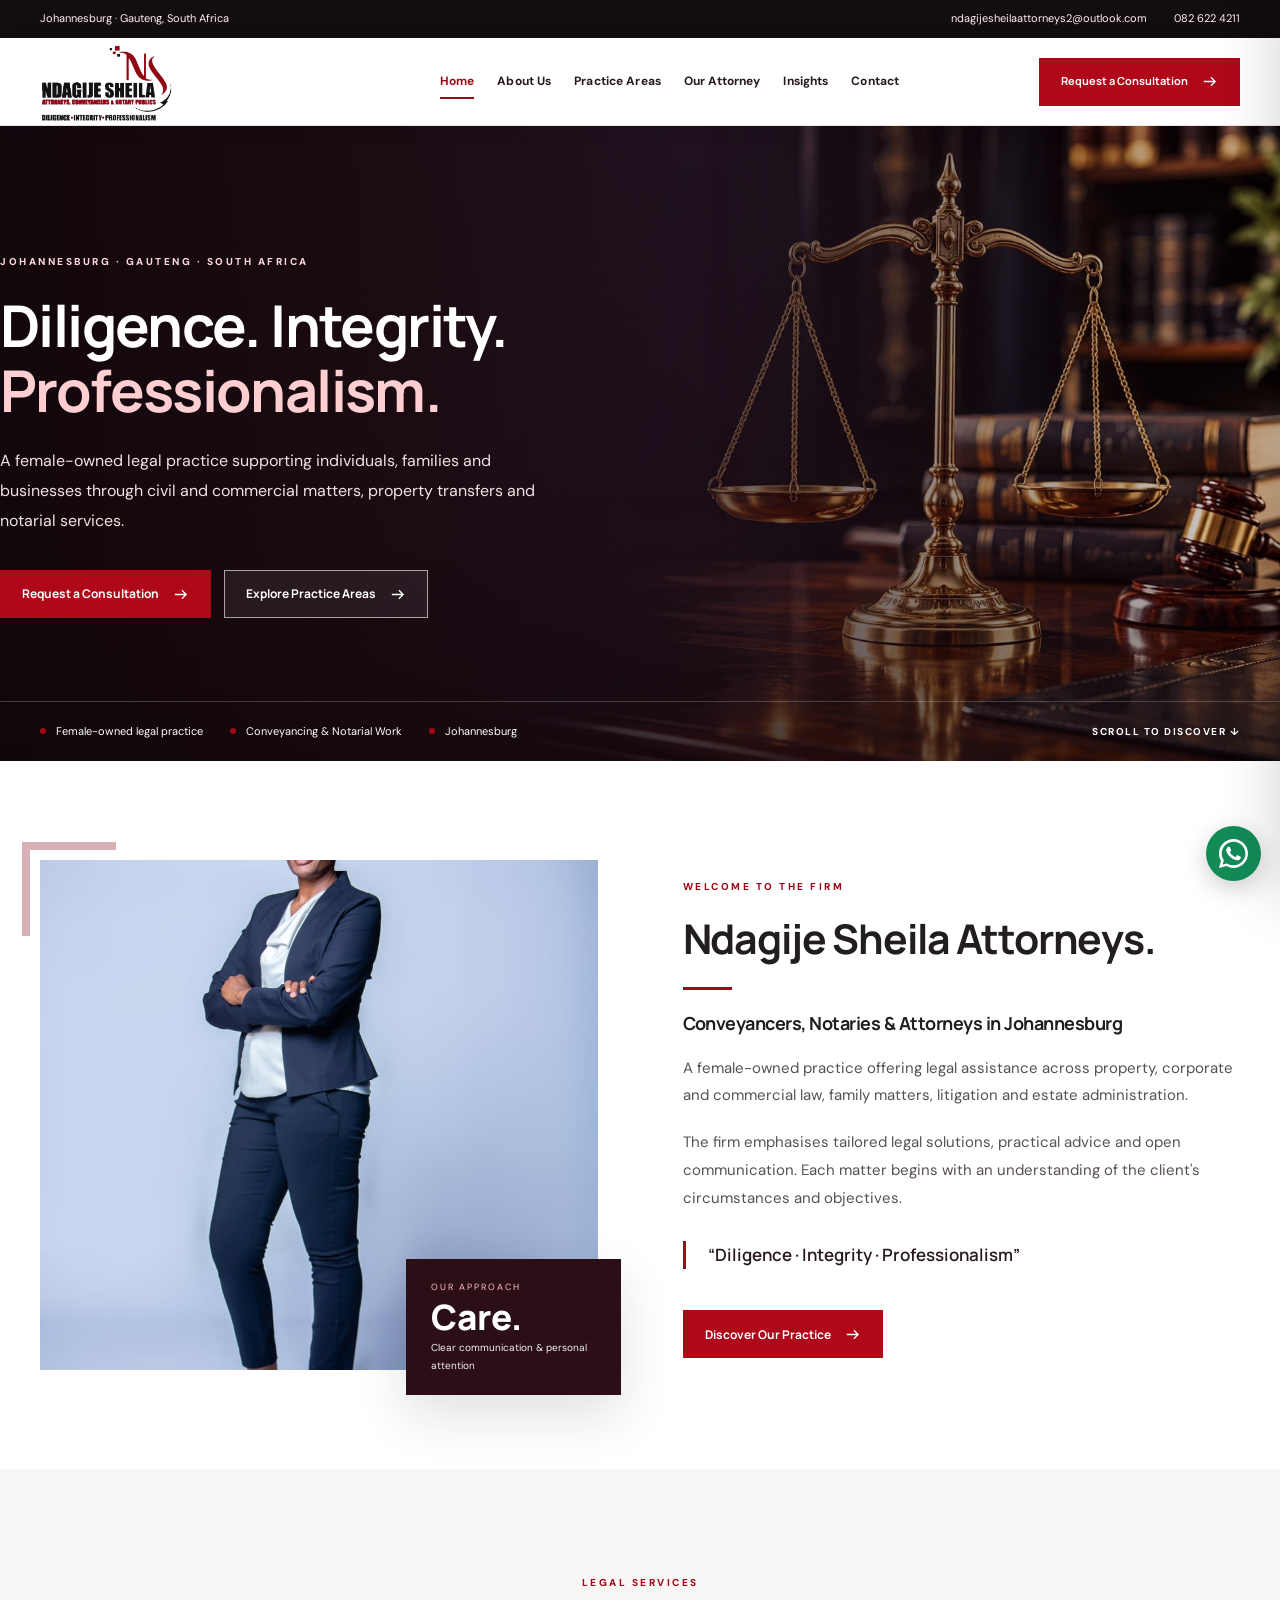
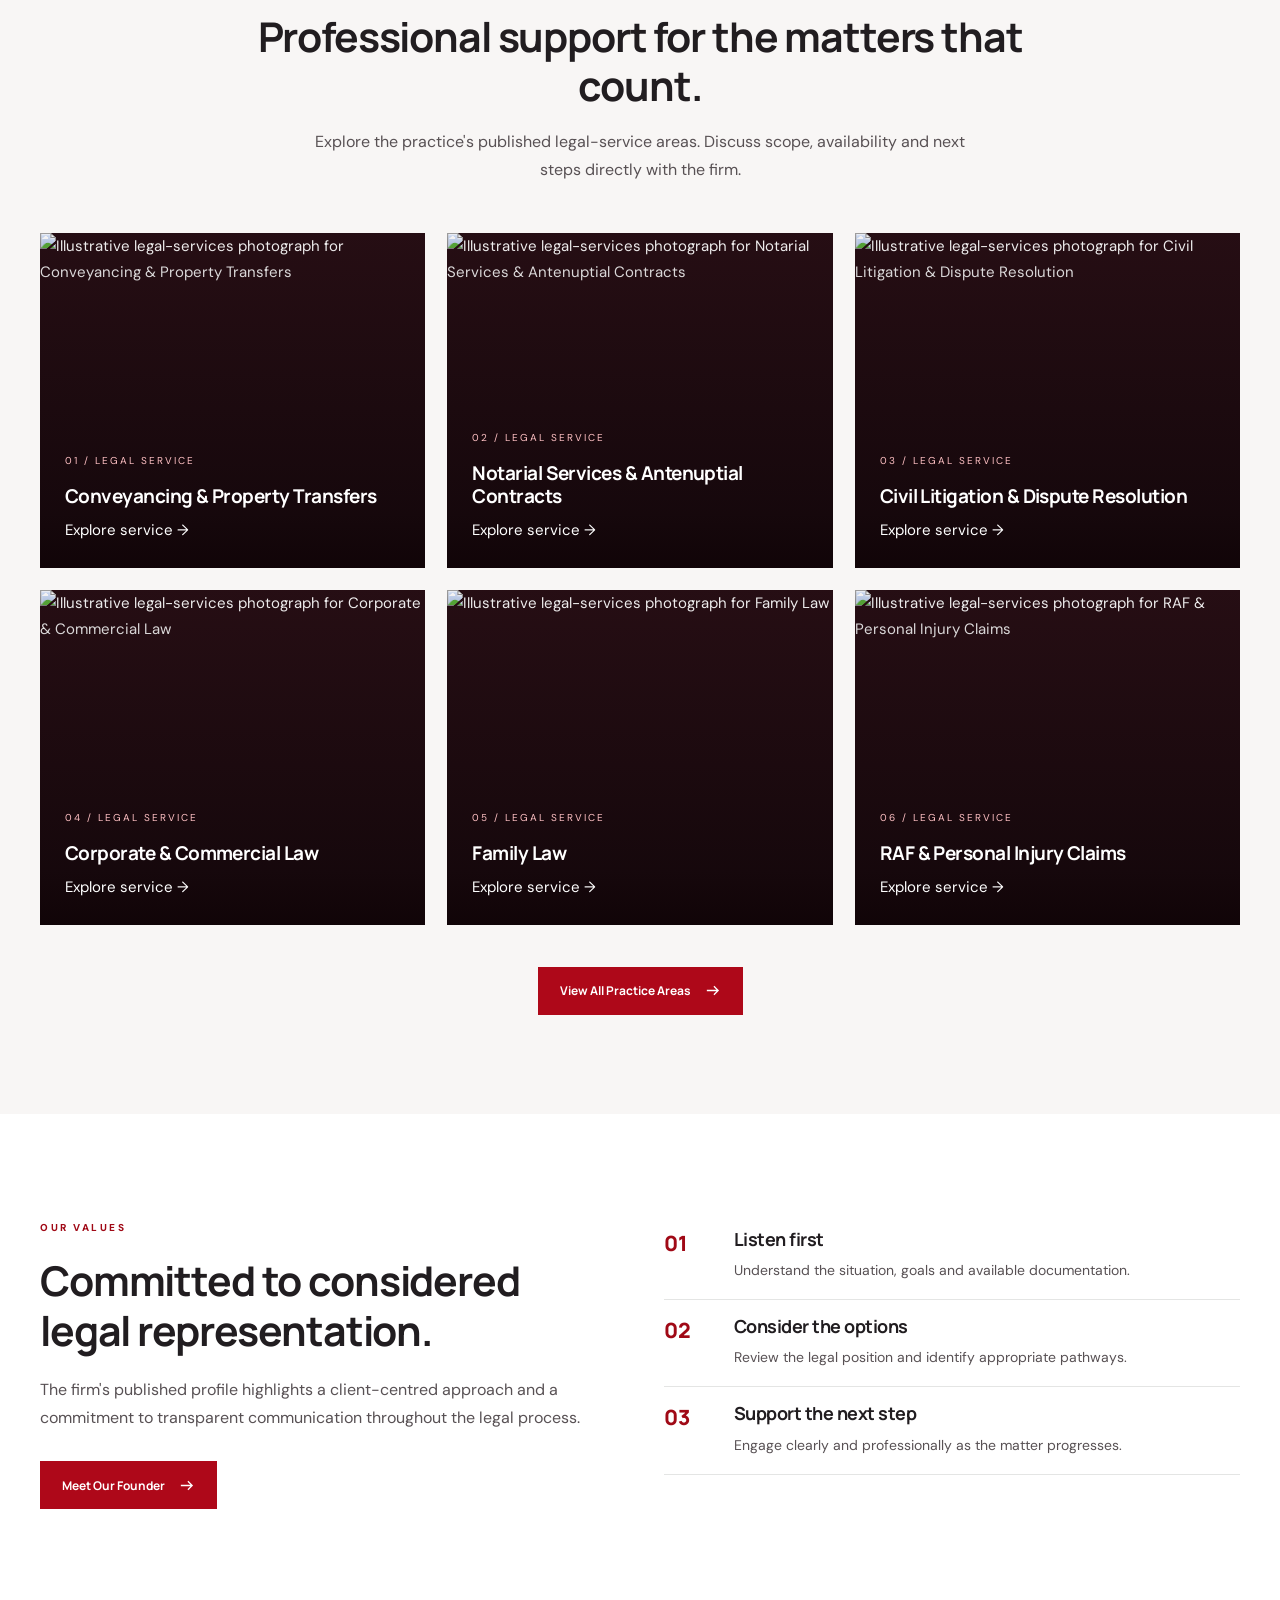
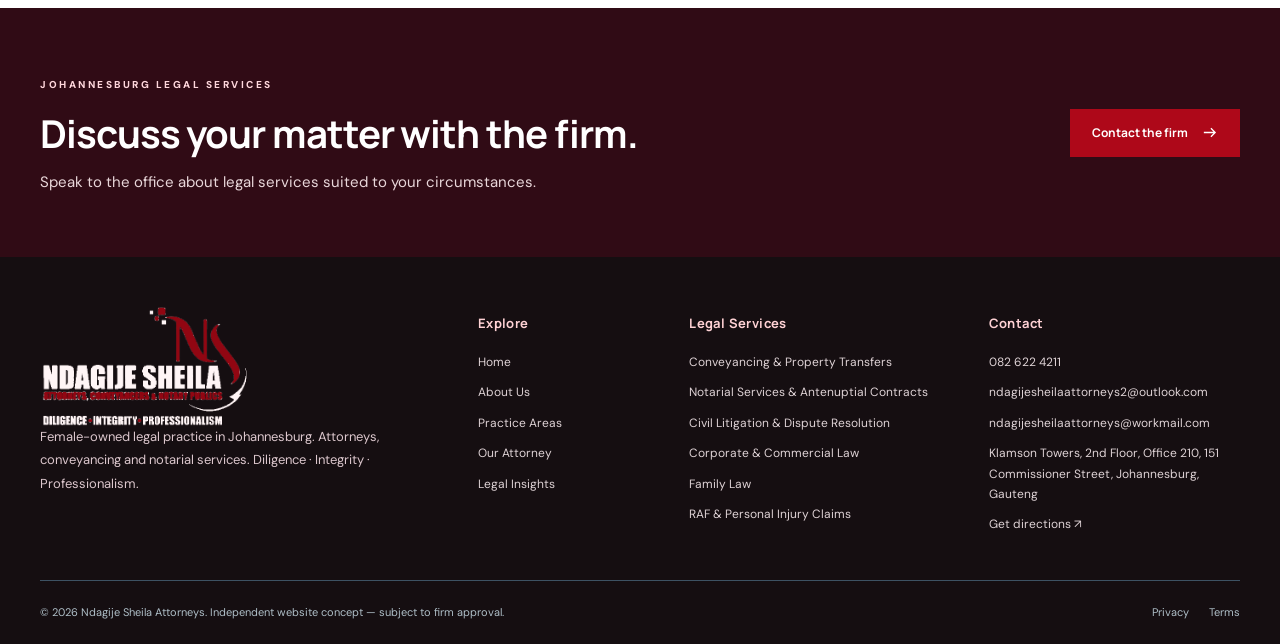
==== index.html @ 77cb98fe "Initial Ndagije Sheila Attorneys website" ====
<!doctype html><html lang="en-ZA"><head><meta charset="utf-8"><meta name="viewport" content="width=device-width, initial-scale=1"><title>Ndagije Sheila Attorneys | Johannesburg Attorneys, Conveyancers &amp; Notaries</title><meta name="description" content="Female-owned law firm in Johannesburg offering conveyancing, notarial services, litigation, corporate and commercial law, estate matters and more."><meta name="robots" content="noindex, nofollow"><link rel="canonical" href="https://ndagije-sheila-attorneys.vercel.app/"><meta property="og:type" content="website"><meta property="og:locale" content="en_ZA"><meta property="og:site_name" content="Ndagije Sheila Attorneys, Conveyancers and Notary Publics"><meta property="og:title" content="Ndagije Sheila Attorneys | Johannesburg Attorneys, Conveyancers &amp; Notaries"><meta property="og:description" content="Female-owned law firm in Johannesburg offering conveyancing, notarial services, litigation, corporate and commercial law, estate matters and more."><meta property="og:url" content="https://ndagije-sheila-attorneys.vercel.app/"><meta property="og:image" content="https://ndagije-sheila-attorneys.vercel.app/assets/ndagije-share-preview.jpg"><meta property="og:image:secure_url" content="https://ndagije-sheila-attorneys.vercel.app/assets/ndagije-share-preview.jpg"><meta property="og:image:type" content="image/jpeg"><meta property="og:image:width" content="1200"><meta property="og:image:height" content="630"><meta property="og:image:alt" content="Ndagije Sheila Attorneys firm logo alongside the founder's portrait"><meta name="twitter:card" content="summary_large_image"><meta name="twitter:title" content="Ndagije Sheila Attorneys | Johannesburg Attorneys, Conveyancers &amp; Notaries"><meta name="twitter:description" content="Female-owned law firm in Johannesburg offering conveyancing, notarial services, litigation, corporate and commercial law, estate matters and more."><meta name="twitter:image" content="https://ndagije-sheila-attorneys.vercel.app/assets/ndagije-share-preview.jpg"><link rel="icon" href="/assets/favicon.png" type="image/png"><link rel="preconnect" href="https://fonts.googleapis.com"><link rel="preconnect" href="https://fonts.gstatic.com" crossorigin><link rel="stylesheet" href="/assets/site.css"><script type="application/ld+json">{"@context": "https://schema.org", "@type": "LegalService", "name": "Ndagije Sheila Attorneys, Conveyancers and Notary Publics", "url": "https://ndagije-sheila-attorneys.vercel.app", "email": "ndagijesheilaattorneys2@outlook.com", "telephone": "+27826224211", "image": "https://ndagije-sheila-attorneys.vercel.app/assets/ndagije-share-preview.jpg", "logo": "https://ndagije-sheila-attorneys.vercel.app/assets/logo-header-transparent.png", "address": {"@type": "PostalAddress", "streetAddress": "Klamson Towers, 2nd Floor, Office 210, 151 Commissioner Street", "addressLocality": "Johannesburg", "addressRegion": "Gauteng", "addressCountry": "ZA"}, "areaServed": "Johannesburg, Gauteng, South Africa", "description": "Female-owned law firm in Johannesburg offering conveyancing, notarial services, litigation, corporate and commercial law, estate matters and more."}</script></head><body><a class="skip-link" href="#main">Skip to content</a><div class="topbar"><div class="container topbar-inner"><span>Johannesburg · Gauteng, South Africa</span><div class="topbar-links"><a href="mailto:ndagijesheilaattorneys2@outlook.com">ndagijesheilaattorneys2@outlook.com</a><a href="tel:+27826224211">082 622 4211</a></div></div></div><header class="nav-shell"><div class="container nav-inner"><a href="/" class="brand" aria-label="Ndagije Sheila Attorneys homepage"><img src="/assets/logo-header-transparent.png" width="990" height="644" alt="Ndagije Sheila Attorneys official logo"></a><nav class="nav-links" aria-label="Primary navigation"><a href="/" class="nav-link active" aria-current="page">Home</a><a href="/about/" class="nav-link" >About Us</a><a href="/practice-areas/" class="nav-link" >Practice Areas</a><a href="/our-attorney/" class="nav-link" >Our Attorney</a><a href="/insights/" class="nav-link" >Insights</a><a href="/contact/" class="nav-link" >Contact</a></nav><a class="btn btn-gold nav-cta" href="/contact/">Request a Consultation <svg aria-hidden="true" width="17" height="17" viewBox="0 0 24 24" fill="none" stroke="currentColor" stroke-width="1.8"><path d="M4 12h16m-6-6 6 6-6 6"/></svg></a><button type="button" class="menu-open" aria-controls="mobile-panel" aria-expanded="false" aria-label="Open navigation" data-mobile-open>☰</button></div></header><div class="mobile-backdrop" id="mobile-backdrop"></div><nav class="mobile-panel" aria-label="Mobile navigation" aria-hidden="true" id="mobile-panel" inert><div class="mobile-head"><img alt="Ndagije Sheila Attorneys" src="/assets/logo-header-transparent.png"><button type="button" aria-label="Close navigation" data-mobile-close>×</button></div><div class="mobile-links"><a href="/" aria-current="page">Home</a><a href="/about/" >About Us</a><a href="/practice-areas/" >Practice Areas</a><a href="/our-attorney/" >Our Attorney</a><a href="/insights/" >Insights</a><a href="/contact/" >Contact</a></div><a class="btn btn-gold" href="/contact/">Get in touch <svg aria-hidden="true" width="17" height="17" viewBox="0 0 24 24" fill="none" stroke="currentColor" stroke-width="1.8"><path d="M4 12h16m-6-6 6 6-6 6"/></svg></a></nav><main id="main"><section class="hero"><div class="hero-inner"><div class="hero-copy"><span class="eyebrow eyebrow-light">JOHANNESBURG · GAUTENG · SOUTH AFRICA</span><h1>Diligence. Integrity. <em>Professionalism.</em></h1><p>A female-owned legal practice supporting individuals, families and businesses through civil and commercial matters, property transfers and notarial services.</p><div class="hero-actions"><a class="btn btn-gold" href="/contact/">Request a Consultation <svg aria-hidden="true" width="17" height="17" viewBox="0 0 24 24" fill="none" stroke="currentColor" stroke-width="1.8"><path d="M4 12h16m-6-6 6 6-6 6"/></svg></a><a class="btn btn-outline" href="/practice-areas/">Explore Practice Areas <svg aria-hidden="true" width="17" height="17" viewBox="0 0 24 24" fill="none" stroke="currentColor" stroke-width="1.8"><path d="M4 12h16m-6-6 6 6-6 6"/></svg></a></div></div></div><div class="hero-bottom"><div class="container hero-bottom-inner"><div class="hero-notes"><span>Female-owned legal practice</span><span>Conveyancing &amp; Notarial Work</span><span>Johannesburg</span></div><span class="scroll-cue">SCROLL TO DISCOVER ↓</span></div></div></section>
<section class="section"><div class="container intro-grid"><div class="intro-picture"><img src="/assets/sheila-full-length.jpg" loading="lazy" decoding="async" alt="Portrait supplied for founder Sheila Ndagije standing in professional attire" class="" ><div class="picture-stamp"><small>OUR APPROACH</small><strong>Care.</strong><span>Clear communication &amp; personal attention</span></div></div><div class="intro-copy"><span class="eyebrow">WELCOME TO THE FIRM</span><h2>Ndagije Sheila Attorneys.</h2><div class="accent-line"></div><h3>Conveyancers, Notaries &amp; Attorneys in Johannesburg</h3><p>A female-owned practice offering legal assistance across property, corporate and commercial law, family matters, litigation and estate administration.</p><p>The firm emphasises tailored legal solutions, practical advice and open communication. Each matter begins with an understanding of the client's circumstances and objectives.</p><blockquote>“Diligence · Integrity · Professionalism”</blockquote><a class="btn btn-gold" href="/about/">Discover Our Practice <svg aria-hidden="true" width="17" height="17" viewBox="0 0 24 24" fill="none" stroke="currentColor" stroke-width="1.8"><path d="M4 12h16m-6-6 6 6-6 6"/></svg></a></div></div></section>
<section class="section cream"><div class="container"><div class="section-heading centered"><span class="eyebrow">LEGAL SERVICES</span><h2>Professional support for the matters that count.</h2><p>Explore the practice's published legal-service areas. Discuss scope, availability and next steps directly with the firm.</p></div><div class="practice-grid"><a class="practice-card" href="/practice-areas/#conveyancing"><img src="https://images.pexels.com/photos/8731032/pexels-photo-8731032.jpeg?auto=compress&amp;cs=tinysrgb&amp;w=1100" loading="lazy" decoding="async" alt="Illustrative legal-services photograph for Conveyancing &amp; Property Transfers"><span class="practice-shade"></span><span class="practice-card-text"><span class="card-number">01 / LEGAL SERVICE</span><h3>Conveyancing & Property Transfers</h3><span>Explore service →</span></span></a><a class="practice-card" href="/practice-areas/#notarial"><img src="https://images.pexels.com/photos/7841489/pexels-photo-7841489.jpeg?auto=compress&amp;cs=tinysrgb&amp;w=1100" loading="lazy" decoding="async" alt="Illustrative legal-services photograph for Notarial Services &amp; Antenuptial Contracts"><span class="practice-shade"></span><span class="practice-card-text"><span class="card-number">02 / LEGAL SERVICE</span><h3>Notarial Services & Antenuptial Contracts</h3><span>Explore service →</span></span></a><a class="practice-card" href="/practice-areas/#civil-litigation"><img src="https://images.pexels.com/photos/7875843/pexels-photo-7875843.jpeg?auto=compress&amp;cs=tinysrgb&amp;w=1100" loading="lazy" decoding="async" alt="Illustrative legal-services photograph for Civil Litigation &amp; Dispute Resolution"><span class="practice-shade"></span><span class="practice-card-text"><span class="card-number">03 / LEGAL SERVICE</span><h3>Civil Litigation & Dispute Resolution</h3><span>Explore service →</span></span></a><a class="practice-card" href="/practice-areas/#commercial"><img src="https://images.pexels.com/photos/8730757/pexels-photo-8730757.jpeg?auto=compress&amp;cs=tinysrgb&amp;w=1100" loading="lazy" decoding="async" alt="Illustrative legal-services photograph for Corporate &amp; Commercial Law"><span class="practice-shade"></span><span class="practice-card-text"><span class="card-number">04 / LEGAL SERVICE</span><h3>Corporate & Commercial Law</h3><span>Explore service →</span></span></a><a class="practice-card" href="/practice-areas/#family-law"><img src="https://images.pexels.com/photos/8276198/pexels-photo-8276198.jpeg?auto=compress&amp;cs=tinysrgb&amp;w=1100" loading="lazy" decoding="async" alt="Illustrative legal-services photograph for Family Law"><span class="practice-shade"></span><span class="practice-card-text"><span class="card-number">05 / LEGAL SERVICE</span><h3>Family Law</h3><span>Explore service →</span></span></a><a class="practice-card" href="/practice-areas/#raf-claims"><img src="https://images.pexels.com/photos/7841810/pexels-photo-7841810.jpeg?auto=compress&amp;cs=tinysrgb&amp;w=1100" loading="lazy" decoding="async" alt="Illustrative legal-services photograph for RAF &amp; Personal Injury Claims"><span class="practice-shade"></span><span class="practice-card-text"><span class="card-number">06 / LEGAL SERVICE</span><h3>RAF & Personal Injury Claims</h3><span>Explore service →</span></span></a></div><div class="center-action"><a class="btn btn-gold" href="/practice-areas/">View All Practice Areas <svg aria-hidden="true" width="17" height="17" viewBox="0 0 24 24" fill="none" stroke="currentColor" stroke-width="1.8"><path d="M4 12h16m-6-6 6 6-6 6"/></svg></a></div></div></section>
<section class="section"><div class="container statement-grid"><div><span class="eyebrow">OUR VALUES</span><h2>Committed to considered legal representation.</h2><p>The firm's published profile highlights a client-centred approach and a commitment to transparent communication throughout the legal process.</p><a class="btn btn-gold" href="/our-attorney/">Meet Our Founder <svg aria-hidden="true" width="17" height="17" viewBox="0 0 24 24" fill="none" stroke="currentColor" stroke-width="1.8"><path d="M4 12h16m-6-6 6 6-6 6"/></svg></a></div><div class="steps"><div><span>01</span><h3>Listen first</h3><p>Understand the situation, goals and available documentation.</p></div><div><span>02</span><h3>Consider the options</h3><p>Review the legal position and identify appropriate pathways.</p></div><div><span>03</span><h3>Support the next step</h3><p>Engage clearly and professionally as the matter progresses.</p></div></div></div></section></main><section class="closing"><div class="container closing-inner"><div><span class="eyebrow eyebrow-light">JOHANNESBURG LEGAL SERVICES</span><h2>Discuss your matter with the firm.</h2><p>Speak to the office about legal services suited to your circumstances.</p></div><a href="/contact/" class="btn btn-gold">Contact the firm <svg aria-hidden="true" width="17" height="17" viewBox="0 0 24 24" fill="none" stroke="currentColor" stroke-width="1.8"><path d="M4 12h16m-6-6 6 6-6 6"/></svg></a></div></section><footer class="site-footer"><div class="container footer-grid"><div class="footer-about"><a href="/" class="footer-logo"><img src="/assets/logo-footer-transparent.png" width="990" height="644" alt="Ndagije Sheila Attorneys transparent footer logo"></a><p>Female-owned legal practice in Johannesburg. Attorneys, conveyancing and notarial services. Diligence · Integrity · Professionalism.</p></div><div class="footer-col"><h3>Explore</h3><a href="/">Home</a><a href="/about/">About Us</a><a href="/practice-areas/">Practice Areas</a><a href="/our-attorney/">Our Attorney</a><a href="/insights/">Legal Insights</a></div><div class="footer-col"><h3>Legal Services</h3><a href="/practice-areas/#conveyancing">Conveyancing &amp; Property Transfers</a><a href="/practice-areas/#notarial">Notarial Services &amp; Antenuptial Contracts</a><a href="/practice-areas/#civil-litigation">Civil Litigation &amp; Dispute Resolution</a><a href="/practice-areas/#commercial">Corporate &amp; Commercial Law</a><a href="/practice-areas/#family-law">Family Law</a><a href="/practice-areas/#raf-claims">RAF &amp; Personal Injury Claims</a></div><div class="footer-col"><h3>Contact</h3><a href="tel:+27826224211">082 622 4211</a><a href="mailto:ndagijesheilaattorneys2@outlook.com">ndagijesheilaattorneys2@outlook.com</a><a href="mailto:ndagijesheilaattorneys@workmail.com">ndagijesheilaattorneys@workmail.com</a><address>Klamson Towers, 2nd Floor, Office 210, 151 Commissioner Street, Johannesburg, Gauteng</address><a href="https://www.google.com/maps/search/?api=1&query=Klamson%20Towers%20151%20Commissioner%20Street%20Johannesburg%20South%20Africa" target="_blank" rel="noopener">Get directions ↗</a></div></div><div class="container footer-bottom"><span>© 2026 Ndagije Sheila Attorneys. Independent website concept — subject to firm approval.</span><div><a href="/privacy/">Privacy</a><a href="/terms/">Terms</a></div></div></footer><a class="floating-whatsapp" href="https://wa.me/27826224211?text=Good%20day%2C%20I%20would%20like%20to%20enquire%20about%20legal%20services%20at%20Ndagije%20Sheila%20Attorneys." target="_blank" rel="noopener noreferrer" title="WhatsApp enquiry" aria-label="Chat with Ndagije Sheila Attorneys on WhatsApp"><svg xmlns="http://www.w3.org/2000/svg" width="29" height="29" viewBox="0 0 24 24" aria-hidden="true" focusable="false"><path fill="currentColor" d="M17.472 14.382c-.297-.149-1.758-.867-2.03-.966-.273-.099-.471-.148-.67.15-.198.297-.767.966-.94 1.164-.173.198-.347.223-.644.075-.297-.149-1.255-.463-2.39-1.475-.883-.788-1.48-1.761-1.653-2.058-.173-.297-.018-.458.13-.606.134-.133.297-.347.446-.52.149-.174.198-.298.297-.496.1-.198.05-.371-.025-.52-.075-.148-.669-1.611-.916-2.206-.242-.579-.487-.5-.669-.51-.173-.008-.372-.01-.57-.01-.198 0-.52.074-.792.372s-1.04 1.015-1.04 2.479 1.065 2.876 1.213 3.074c.149.198 2.095 3.2 5.077 4.487.709.306 1.262.488 1.694.625.712.227 1.36.195 1.872.118.571-.085 1.758-.719 2.006-1.413.248-.694.248-1.289.173-1.413-.074-.124-.272-.198-.57-.347zM12.004 0C5.378 0 0 5.378 0 12.004c0 2.118.55 4.18 1.597 5.995L0 24l6.168-1.618A11.957 11.957 0 0 0 12.004 24C18.63 24 24 18.622 24 12.004S18.63 0 12.004 0zm0 21.794a9.742 9.742 0 0 1-4.964-1.36l-.356-.211-3.684.966.983-3.593-.232-.37a9.77 9.77 0 0 1-1.496-5.222c0-5.395 4.39-9.786 9.786-9.786 5.395 0 9.786 4.39 9.786 9.786 0 5.395-4.39 9.786-9.786 9.786z"/></svg></a><button type="button" class="scroll-top" aria-label="Back to top">↑</button><script src="/assets/site.js" defer></script></body></html>
---- assets/site.css ----
@import url('https://fonts.googleapis.com/css2?family=DM+Sans:wght@400;500;600;700&family=Manrope:wght@400;500;600;700;800&display=swap');
:root{--navy:#260e14;--navy-deep:#100c0e;--navy-soft:#5b242b;--gold:#a00916;--gold-light:#ffc1c4;--ink:#211d20;--body:#585154;--cream:#f8f6f5;--line:#e4e5e4;--white:#fff;--shadow:0 20px 52px rgba(11,27,42,.13)}
*,*::before,*::after{box-sizing:border-box}html{scroll-behavior:smooth;scroll-padding-top:107px}body{margin:0;background:#fff;color:var(--ink);font:400 15px/1.78 'DM Sans',Arial,sans-serif;overflow-x:hidden}a{color:inherit;text-decoration:none}button,input,textarea,select{font:inherit}button{cursor:pointer}img,svg{max-width:100%}img{display:block}h1,h2,h3,h4{font-family:Manrope,Arial,sans-serif;line-height:1.21;letter-spacing:-.028em;color:var(--ink)}h1{font-size:clamp(38px,4.5vw,62px)}h2{font-size:clamp(28px,3.2vw,46px)}h3{font-size:20px}p{margin:0 0 19px;color:var(--body)}strong{font-weight:800}.container{width:min(100% - 72px,1200px);margin:0 auto}.narrow{max-width:820px}.skip-link{position:absolute;z-index:1000;top:-50px;left:10px;background:#fff;padding:9px 18px}.skip-link:focus{top:8px}
.topbar{background:var(--navy-deep);color:#fff3f4;font-size:11px}.topbar-inner{display:flex;justify-content:space-between;align-items:center;min-height:38px;gap:16px}.topbar-links{display:flex;gap:27px}.topbar-links a:hover{color:var(--gold-light)}
.nav-shell{background:white;position:sticky;top:0;z-index:80;box-shadow:0 3px 20px rgba(12,34,54,.05);border-bottom:1px solid #e9ebeb}.nav-inner{display:flex;align-items:center;gap:22px;min-height:87px}.brand{display:block;flex-shrink:0;line-height:0}.brand img{width:233px;height:82px;object-fit:contain;object-position:left center}.nav-links{display:flex;gap:23px;justify-content:center;align-items:center;flex:1}.nav-link{font-size:12px;font-weight:700;letter-spacing:.01em;white-space:nowrap;position:relative;padding:30px 0;color:#261a1d}.nav-link:hover,.nav-link.active{color:#960813}.nav-link.active:after,.nav-link:hover:after{content:"";position:absolute;bottom:23px;left:0;right:0;background:var(--gold);height:2px}.btn{display:inline-flex;align-items:center;justify-content:center;gap:13px;border:1px solid transparent;padding:14px 21px;min-height:48px;font:700 12px/1.3 Manrope,Arial,sans-serif;transition:background .16s,border-color .16s,color .16s;white-space:normal;text-align:center}.btn svg{height:17px;width:17px;flex-shrink:0}.btn-gold{background:var(--gold);border-color:var(--gold);color:#241115}.btn-gold:hover{background:#a58047;border-color:#a58047;color:white}.btn-outline{background:#fff1;border-color:#fff9;color:#fff}.btn-outline:hover{background:#fff;color:var(--navy)}.nav-cta{font-size:11px;min-width:166px}.menu-open{display:none;background:none;border:1px solid #ece1e3;color:var(--navy);font-size:23px;width:45px;height:42px;justify-content:center;align-items:center}.mobile-backdrop{position:fixed;z-index:84;inset:0;background:#210d12ac;opacity:0;visibility:hidden;transition:.22s}.mobile-backdrop.visible{opacity:1;visibility:visible}.mobile-panel{position:fixed;z-index:85;right:0;top:0;bottom:0;width:min(350px,87vw);background:#fff;padding:20px;overflow:auto;transform:translateX(102%);transition:transform .23s;box-shadow:-18px 0 50px #0002}.mobile-panel.open{transform:translateX(0)}.mobile-head{display:flex;align-items:center;justify-content:space-between;border-bottom:1px solid #eee;padding-bottom:15px;gap:20px}.mobile-head img{width:210px;height:90px;object-fit:contain;object-position:left}.mobile-head button{font-size:35px;background:transparent;border:0;color:var(--navy)}.mobile-links{display:flex;flex-direction:column;margin:13px 0 25px}.mobile-links a{padding:15px 5px;border-bottom:1px solid #ececec;font-size:16px;font-weight:600}.mobile-panel .btn{width:100%}body.nav-open{overflow:hidden}
.eyebrow{color:#9d1924;font-size:10px;font-weight:800;letter-spacing:2.5px;text-transform:uppercase;display:inline-block}.eyebrow-light{color:var(--gold-light)}.section{padding:99px 0}.cream{background:var(--cream)}.section-heading{max-width:780px;margin-bottom:48px}.section-heading.centered{text-align:center;margin-left:auto;margin-right:auto}.section-heading h2{margin:17px 0}.section-heading p{max-width:670px;margin-left:auto;margin-right:auto;font-size:16px}.accent-line{width:49px;height:3px;background:var(--gold);margin:23px 0}.center-action{text-align:center;margin-top:42px}
.hero{min-height:635px;background:var(--navy-deep);color:#fff;position:relative;isolation:isolate;display:flex;align-items:center;overflow:hidden}.hero::before{content:"";position:absolute;z-index:-2;inset:0;background-image:linear-gradient(90deg,rgba(7,22,38,.98) 0%,rgba(9,27,46,.93) 27%,rgba(12,32,52,.75) 52%,rgba(10,28,45,.18) 100%),url('/assets/ndagije-hero-justice.webp');background-size:cover;background-position:center}.hero::after{content:"";position:absolute;inset:0;z-index:-1;background:linear-gradient(0deg,rgba(4,15,28,.35),transparent 27%)}.hero-inner{width:min(100% - 72px,1200px);padding:95px 0 117px}.hero-copy{max-width:735px}.hero h1{color:#fff;margin:20px 0 24px;line-height:1.12}.hero h1 em{color:var(--gold-light);font-style:normal}.hero p{color:#f0e2e6;font-size:16px;max-width:570px;line-height:1.85}.hero-actions{display:flex;gap:13px;flex-wrap:wrap;margin-top:35px}.hero-bottom{position:absolute;bottom:0;left:0;right:0;border-top:1px solid #ffffff33}.hero-bottom-inner{min-height:59px;display:flex;justify-content:space-between;align-items:center;gap:16px}.hero-notes{display:flex;gap:27px;font-size:11px}.hero-notes span{display:flex;gap:10px;align-items:center}.hero-notes span::before{content:"";width:6px;height:6px;background:var(--gold);border-radius:50%}.scroll-cue{font-size:10px;letter-spacing:1.5px;font-weight:700;white-space:nowrap}
.intro-grid{display:grid;grid-template-columns:minmax(0,1fr) minmax(0,1fr);gap:85px;align-items:center}.intro-picture{position:relative;min-width:0;isolation:isolate}.intro-picture:before{content:"";position:absolute;inset:-18px auto auto -18px;width:94px;height:94px;border-top:8px solid #d8b1b6;border-left:8px solid #d8b1b6;z-index:-1}.intro-picture>img{width:100%;height:510px;object-fit:cover}.picture-stamp{position:absolute;right:-23px;bottom:-25px;background:var(--navy);color:white;padding:20px 25px;display:grid;gap:3px;max-width:215px;box-shadow:var(--shadow)}.picture-stamp small{letter-spacing:2px;font-size:9px;color:var(--gold-light)}.picture-stamp strong{font:800 35px/1.1 Manrope,Arial,sans-serif}.picture-stamp span{font-size:10px;color:#f1f3f4}.intro-copy h2{margin:16px 0 0}.intro-copy h3{font-size:18px;margin-bottom:20px}.intro-copy p{font-size:15px;line-height:1.85}.intro-copy blockquote{margin:29px 0;padding-left:22px;border-left:3px solid var(--gold);font:600 17px/1.65 Manrope,Arial,sans-serif;color:#28191d}.intro-copy .btn{margin-top:12px}
.practice-grid{display:grid;grid-template-columns:repeat(3,minmax(0,1fr));gap:22px}.practice-card{position:relative;overflow:hidden;background:var(--navy);color:#fff;min-width:0;height:335px;display:block}.practice-card>img{width:100%;height:100%;position:absolute;inset:0;object-fit:cover;transition:transform .28s}.practice-card:hover img{transform:scale(1.05)}.practice-shade{position:absolute;inset:0;background:linear-gradient(180deg,#35101816 10%,#1b0d11dd 78%,#1b0d11f5 100%)}.practice-card-text{position:absolute;inset:auto 25px 24px}.card-number{font-size:10px;letter-spacing:2px;color:var(--gold-light)}.practice-card h3{color:white;margin:12px 0 9px;font-size:19px}.practice-card p{color:#e5e7e8;font-size:12px;line-height:1.5;margin:0;max-width:270px}.card-arrow{position:absolute;right:19px;top:19px;color:#fff}.card-arrow svg{width:20px;height:20px}
.statement-grid{display:grid;grid-template-columns:1fr 1.06fr;gap:80px;align-items:start}.statement-grid h2{margin:17px 0 20px}.statement-grid>div>p{font-size:16px;margin-bottom:29px}.steps{display:grid;gap:0}.steps>div{display:grid;grid-template-columns:52px 1fr;column-gap:18px;padding:16px 0;border-bottom:1px solid var(--line)}.steps span{font:800 21px/1.4 Manrope,Arial,sans-serif;color:var(--gold)}.steps h3{margin:0 0 7px;font-size:18px}.steps p{grid-column:2;margin:0;font-size:14px}
.page-hero{background:radial-gradient(circle at 82% 21%,#701e2980 0%,transparent 40%),linear-gradient(120deg,var(--navy-deep),#5c1722);padding:89px 0 93px;color:white}.page-hero h1{color:white;margin:13px 0 14px;max-width:820px}.page-hero p{max-width:750px;color:#e9dce0;font-size:16px}.values-grid{display:grid;grid-template-columns:repeat(4,minmax(0,1fr));gap:24px}.values-grid>div{border-top:3px solid var(--gold);padding:25px 4px}.values-grid span{font:800 12px Manrope,Arial,sans-serif;color:#a31b27}.values-grid h3{margin:15px 0 10px;font-size:17px}.values-grid p{font-size:14px}.light-panel{background:#f4f4f1;padding:30px}.light-panel h3{margin:0 0 18px}.service-pills{display:grid;grid-template-columns:repeat(2,minmax(0,1fr));gap:12px}.service-pills.three{grid-template-columns:repeat(3,minmax(0,1fr))}.service-pills a{display:flex;gap:13px;justify-content:space-between;align-items:center;background:#fff;border:1px solid #e1e4e4;padding:16px 17px;color:#2a1f22;font-weight:700;font-size:12px;min-width:0}.service-pills a:hover{border-color:var(--gold)}.service-pills svg{width:17px;height:17px;color:#9d111c;flex-shrink:0}
.practice-detail{padding:72px 0;scroll-margin-top:100px}.detail-grid{display:grid;grid-template-columns:1fr 1fr;gap:75px;align-items:center}.detail-copy h2{margin:15px 0}.detail-copy h3{font-size:17px;margin:15px 0 18px;color:var(--navy-soft)}.detail-copy p{line-height:1.9;font-size:15px;max-width:600px}.detail-copy .btn{margin-top:11px}.detail-photo{overflow:hidden;max-height:370px}.detail-photo img{width:100%;height:365px;object-fit:cover}.practice-detail:nth-of-type(odd) .detail-photo{order:-1}
.attorney-picture>img{height:590px;object-position:top center;object-fit:cover}.profile-facts{display:grid;grid-template-columns:repeat(3,minmax(0,1fr));gap:12px;margin:25px 0;border-top:1px solid var(--line);border-bottom:1px solid var(--line);padding:21px 0}.profile-facts div{display:grid;gap:5px}.profile-facts strong{font-size:11px;letter-spacing:.5px}.profile-facts span{font-size:12px;color:var(--body)}
.article-grid{display:grid;grid-template-columns:repeat(2,minmax(0,1fr));gap:28px}.article-card{border:1px solid var(--line);display:grid;grid-template-columns:42% 58%;background:white;overflow:hidden}.article-image{min-height:250px}.article-image img{width:100%;height:100%;object-fit:cover}.article-body{padding:28px 26px}.article-body h3{font-size:17px;line-height:1.35;margin:14px 0 12px}.article-body p{font-size:13px;margin-bottom:12px}.text-link{color:#981522;font-size:13px;font-weight:800}.guide-block{scroll-margin-top:110px}.guide-block p{font-size:16px;line-height:1.9}.guide-block h2{margin:13px 0 26px}.guide-block .btn{margin-top:11px}
.contact-layout{display:grid;grid-template-columns:minmax(0,1fr) minmax(0,1fr);gap:65px;align-items:start}.contact-copy h2{margin:15px 0 22px}.contact-details{display:grid;gap:13px;margin:32px 0}.contact-details>div{border-bottom:1px solid var(--line);display:grid;gap:4px;padding:0 0 16px}.contact-details strong{font-size:10px;letter-spacing:1.5px;color:#675b5f}.contact-details a{color:#27161a;font-weight:700;font-size:15px;overflow-wrap:anywhere}.contact-details a:hover{color:#9d1721}.contact-details span{font-size:14px}.contact-copy .notice{font-size:12px;color:#6b7178}.contact-form-shell{background:var(--cream);padding:38px;box-shadow:0 12px 42px #0f25320c}.contact-form-shell h3{font-size:25px;margin:11px 0}.contact-form-shell p{font-size:13px}.contact-form-shell form{display:grid;gap:9px;margin-top:21px}.contact-form-shell label{font-size:11px;font-weight:700;margin-top:7px;color:#261a1d}.contact-form-shell input,.contact-form-shell select,.contact-form-shell textarea{width:100%;border:1px solid #d8dddd;padding:13px 14px;background:#fff;border-radius:0;font-size:13px;color:var(--ink)}.contact-form-shell :is(input,select,textarea):focus{outline:2px solid #9e1721;outline-offset:1px}.contact-form-shell .btn{width:100%;margin-top:11px}.honeypot{position:absolute;left:-9999px;visibility:hidden}.form-note{font-size:11px!important}.map-shell{height:415px;border:1px solid var(--line);background:#eef1ef;overflow:hidden}.map-shell iframe{width:100%;height:100%;border:0}.map-note{font-size:13px;margin-top:13px}
.prose h2{font-size:25px;margin-top:40px}.prose h2:first-child{margin-top:0}.prose p{font-size:15px;line-height:1.9}.error-page{min-height:55vh;display:flex;align-items:center}.error-page .btn{margin-top:25px}
.closing{background:var(--navy);color:white;padding:62px 0}.closing-inner{display:flex;align-items:center;justify-content:space-between;gap:35px}.closing h2{color:#fff;margin:14px 0 11px;font-size:clamp(26px,3vw,42px)}.closing p{color:#e9d7da;margin:0}.site-footer{background:#151011;color:#eef0f1;padding-top:58px}.footer-grid{display:grid;grid-template-columns:1.55fr .65fr 1fr 1fr;gap:48px;padding-bottom:45px}.footer-logo img{width:280px;height:138px;object-fit:contain;object-position:left center;margin:-20px 0 -7px}.footer-about p{font-size:13px;color:#dcc7cd;max-width:360px}.footer-col{display:flex;flex-direction:column;gap:10px}.footer-col h3{color:#ffd2d5;font-size:13px;margin:1px 0 10px;letter-spacing:.4px}.footer-col a,.footer-col address{color:#ded2d5;font-size:12px;font-style:normal;line-height:1.7;overflow-wrap:anywhere}.footer-col a:hover{color:#fff}.footer-bottom{border-top:1px solid #3d5263;padding:22px 0;display:flex;justify-content:space-between;gap:20px;color:#afbfc8;font-size:11px}.footer-bottom>div{display:flex;gap:20px}.floating-whatsapp{position:fixed;right:19px;bottom:19px;z-index:75;width:55px;height:55px;background:#128b57;color:white;display:grid;place-items:center;border-radius:50%;box-shadow:0 7px 25px #0003;transition:transform .2s}.floating-whatsapp:hover{transform:translateY(-4px)}.floating-whatsapp:focus-visible{outline:3px solid #fff;outline-offset:3px}.floating-whatsapp svg{display:block;width:29px;height:29px;flex-shrink:0;fill:#fff;pointer-events:none}.scroll-top{position:fixed;right:27px;bottom:85px;z-index:70;border:1px solid #ddd;background:white;color:var(--navy);width:35px;height:35px;opacity:0;pointer-events:none;transition:.2s}.scroll-top.show{opacity:1;pointer-events:auto}
@media(max-width:1190px){.nav-links{gap:13px}.brand img{width:215px}.nav-cta{padding:12px 15px}.footer-grid{gap:26px}}
@media(max-width:1050px){.nav-links,.nav-cta{display:none}.menu-open{display:flex;margin-left:auto}.nav-inner{min-height:83px}.container{width:min(100% - 50px,1200px)}.intro-grid,.statement-grid,.detail-grid{gap:45px}.practice-grid{gap:14px}.footer-grid{grid-template-columns:1.4fr 1fr 1fr;gap:31px}.footer-about{grid-column:span 3}.footer-logo img{width:280px}}
@media(max-width:800px){.section{padding:72px 0}.hero{min-height:580px}.hero-inner{width:min(100% - 50px,1200px);padding:85px 0 110px}.intro-grid,.statement-grid,.detail-grid,.contact-layout{grid-template-columns:1fr;gap:47px}.intro-picture>img{height:440px}.practice-grid{grid-template-columns:repeat(2,minmax(0,1fr))}.practice-card{height:310px}.values-grid{grid-template-columns:repeat(2,minmax(0,1fr))}.service-pills.three{grid-template-columns:repeat(2,minmax(0,1fr))}.practice-detail .detail-photo{order:2!important}.detail-photo img{height:370px}.article-card{grid-template-columns:1fr}.article-image{height:205px;min-height:0}.article-image img{height:205px}.footer-grid{grid-template-columns:repeat(2,minmax(0,1fr))}.footer-about{grid-column:span 2}.closing-inner{align-items:flex-start;flex-direction:column}}
@media(max-width:600px){body{font-size:14px}.container{width:min(100% - 34px,1200px)}h1{font-size:clamp(37px,9.3vw,52px)}h2{font-size:clamp(28px,7vw,39px)}.topbar{display:none}.nav-inner{min-height:73px}.brand img{width:190px;height:70px}.hero{min-height:610px}.hero::before{background-image:linear-gradient(90deg,rgba(6,23,38,.91),rgba(7,24,40,.77)),url('/assets/ndagije-hero-justice.webp');background-position:center}.hero-inner{width:min(100% - 34px,1200px);padding:80px 0 119px}.hero p{font-size:14px}.hero-actions{flex-direction:column;align-items:flex-start}.hero-actions .btn{width:min(100%,280px)}.hero-bottom-inner{min-height:64px}.hero-notes{gap:10px;flex-wrap:wrap}.hero-notes span{font-size:9px}.hero-notes span:nth-child(n+3){display:none}.scroll-cue{font-size:8px}.section{padding:62px 0}.page-hero{padding:64px 0}.intro-picture>img{height:auto;max-height:460px;aspect-ratio:4/4.5;object-fit:cover}.picture-stamp{right:-6px;bottom:-16px;padding:16px;max-width:180px}.picture-stamp strong{font-size:26px}.practice-grid,.article-grid{grid-template-columns:1fr}.practice-card{height:310px}.values-grid,.service-pills,.service-pills.three{grid-template-columns:1fr}.values-grid{gap:5px}.light-panel{padding:23px}.statement-grid,.intro-grid,.detail-grid{gap:42px}.contact-form-shell{padding:26px 21px}.contact-details a{font-size:14px}.article-image{height:240px}.footer-grid{grid-template-columns:1fr 1fr;gap:27px}.footer-about{grid-column:span 2}.footer-grid .footer-col:last-child{grid-column:span 2}.footer-bottom{flex-direction:column}.attorney-picture>img{max-height:575px;height:auto;aspect-ratio:3/4.4;object-fit:cover}.floating-whatsapp{right:15px;bottom:15px;width:57px;height:57px}.scroll-top{right:26px;bottom:86px}}
@media(max-width:370px){.brand img{width:171px}.hero-notes span:nth-child(n+2){display:none}.page-hero{padding:50px 0}.service-pills a{padding:14px}.intro-picture>img{max-height:400px}}
@media(prefers-reduced-motion:reduce){html{scroll-behavior:auto}*,*:before,*:after{transition:none!important;animation:none!important}}

/* Ndagije Sheila: precise red/black identity sampled from client logo. */
.site-footer{background:#150e11}.closing{background:#300b15}.topbar{background:#130c10}.nav-link:hover,.nav-link.active{color:#a00916}.hero h1 em{color:#ffced1}.btn-gold{background:#ae0819;border-color:#ae0819;color:white}.btn-gold:hover{background:#7b0610;border-color:#7b0610}.eyebrow{color:#a00916}.eyebrow-light{color:#ffd7dc}.practice-shade{background:linear-gradient(180deg,rgba(37,8,13,.04),rgba(20,7,11,.89) 84%,rgba(16,4,7,.97))}.page-hero{background:radial-gradient(circle at 81% 10%,rgba(147,20,35,.25),transparent 42%),linear-gradient(120deg,#100b0d,#421621)}.picture-stamp{background:#2c0f16}.nav-shell{border-bottom-color:#f0e1e3}.floating-whatsapp svg{fill:currentColor}.brand img{width:260px;height:87px}.mobile-head img{width:215px;height:76px}.footer-logo img{width:258px;height:137px;object-fit:contain}.hero::before{background-image:linear-gradient(90deg,rgba(18,7,12,.98) 0%,rgba(27,10,16,.94) 29%,rgba(33,12,17,.65) 57%,rgba(24,5,12,.19) 100%),url('/assets/ndagije-hero-justice.webp')}.hero::after{background:linear-gradient(0deg,rgba(14,5,9,.42),transparent 35%)}.profile-facts strong{color:#41131a}.notice-banner{border-left:3px solid #a00916;background:#fbf4f5;padding:18px 23px;font-size:12px;color:#534449}.two-links{display:flex;gap:15px;flex-wrap:wrap}.two-links a{overflow-wrap:anywhere}.article-card:hover{border-color:#cf8790} @media(max-width:600px){.brand img{width:207px;height:71px}.hero::before{background-image:linear-gradient(90deg,rgba(16,7,11,.94),rgba(25,6,13,.78)),url('/assets/ndagije-hero-justice.webp');background-position:63% center}.hero h1{font-size:clamp(36px,9.3vw,54px)}}
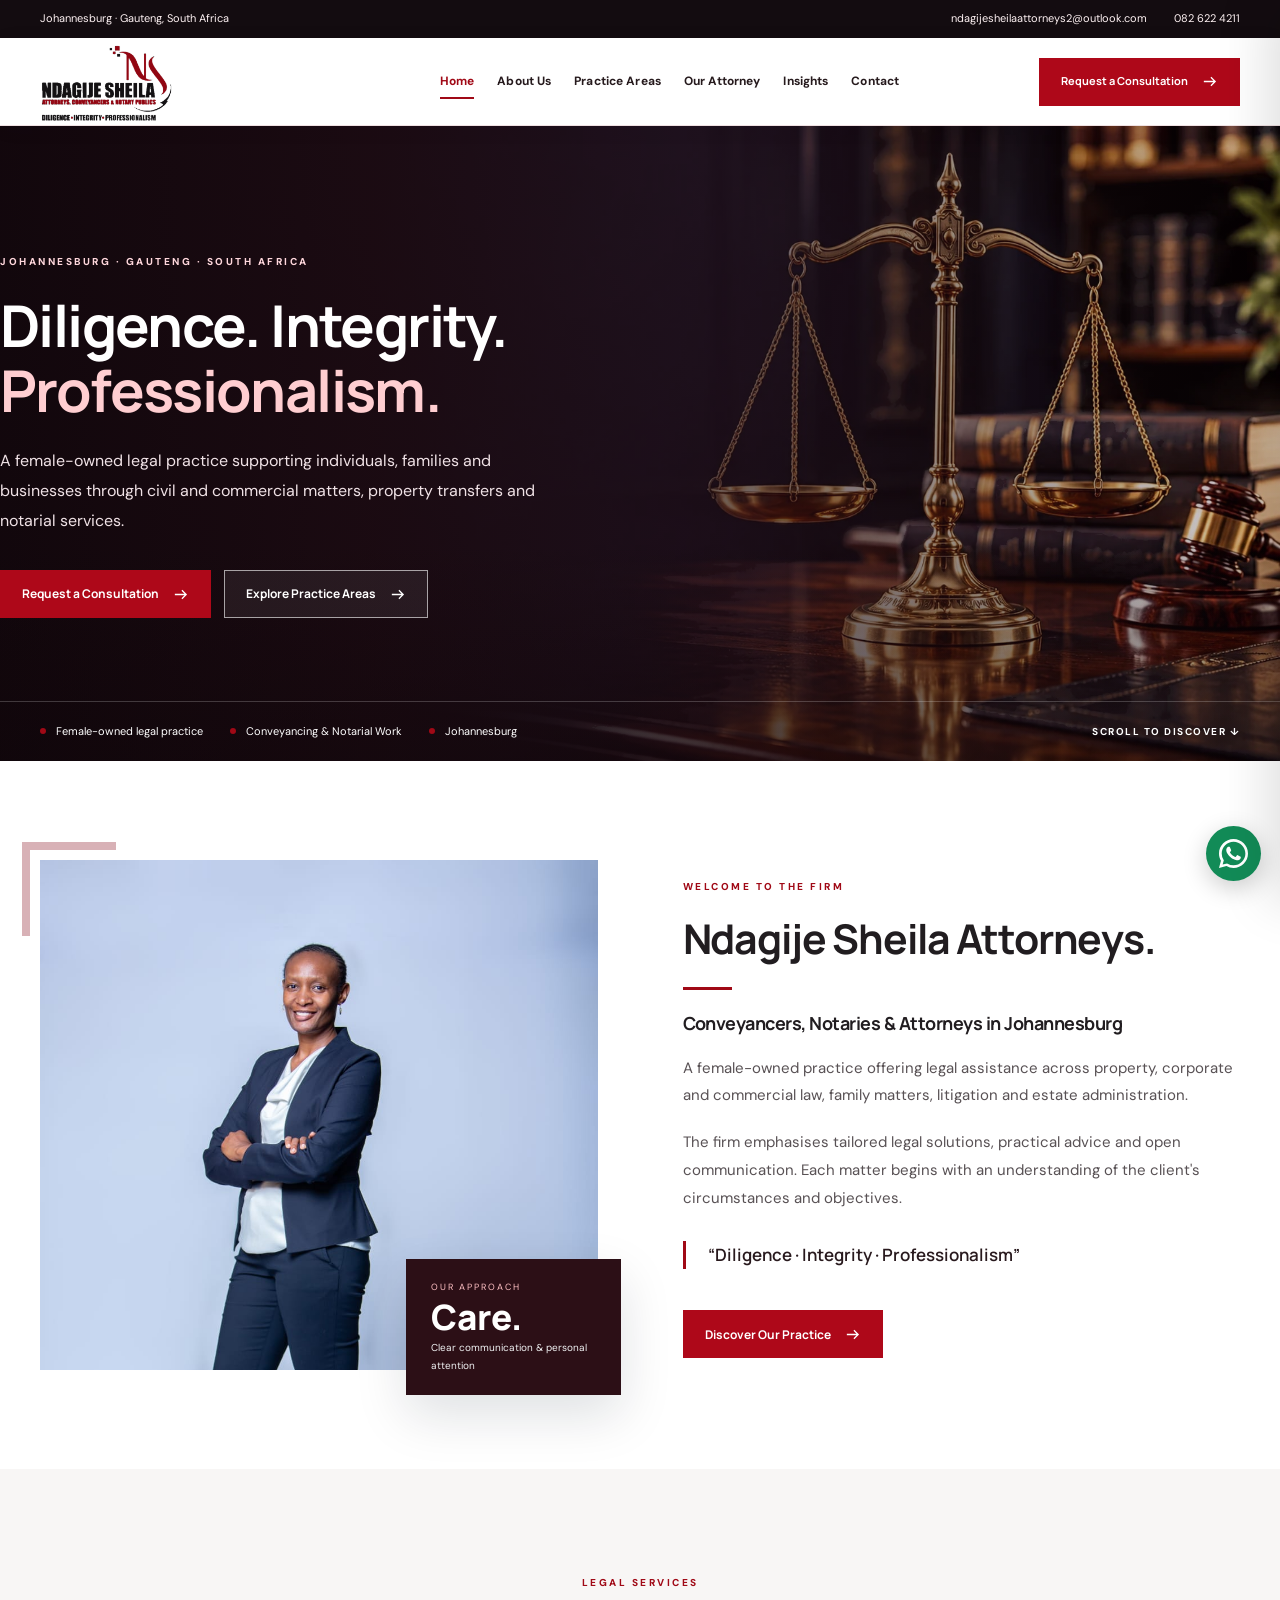
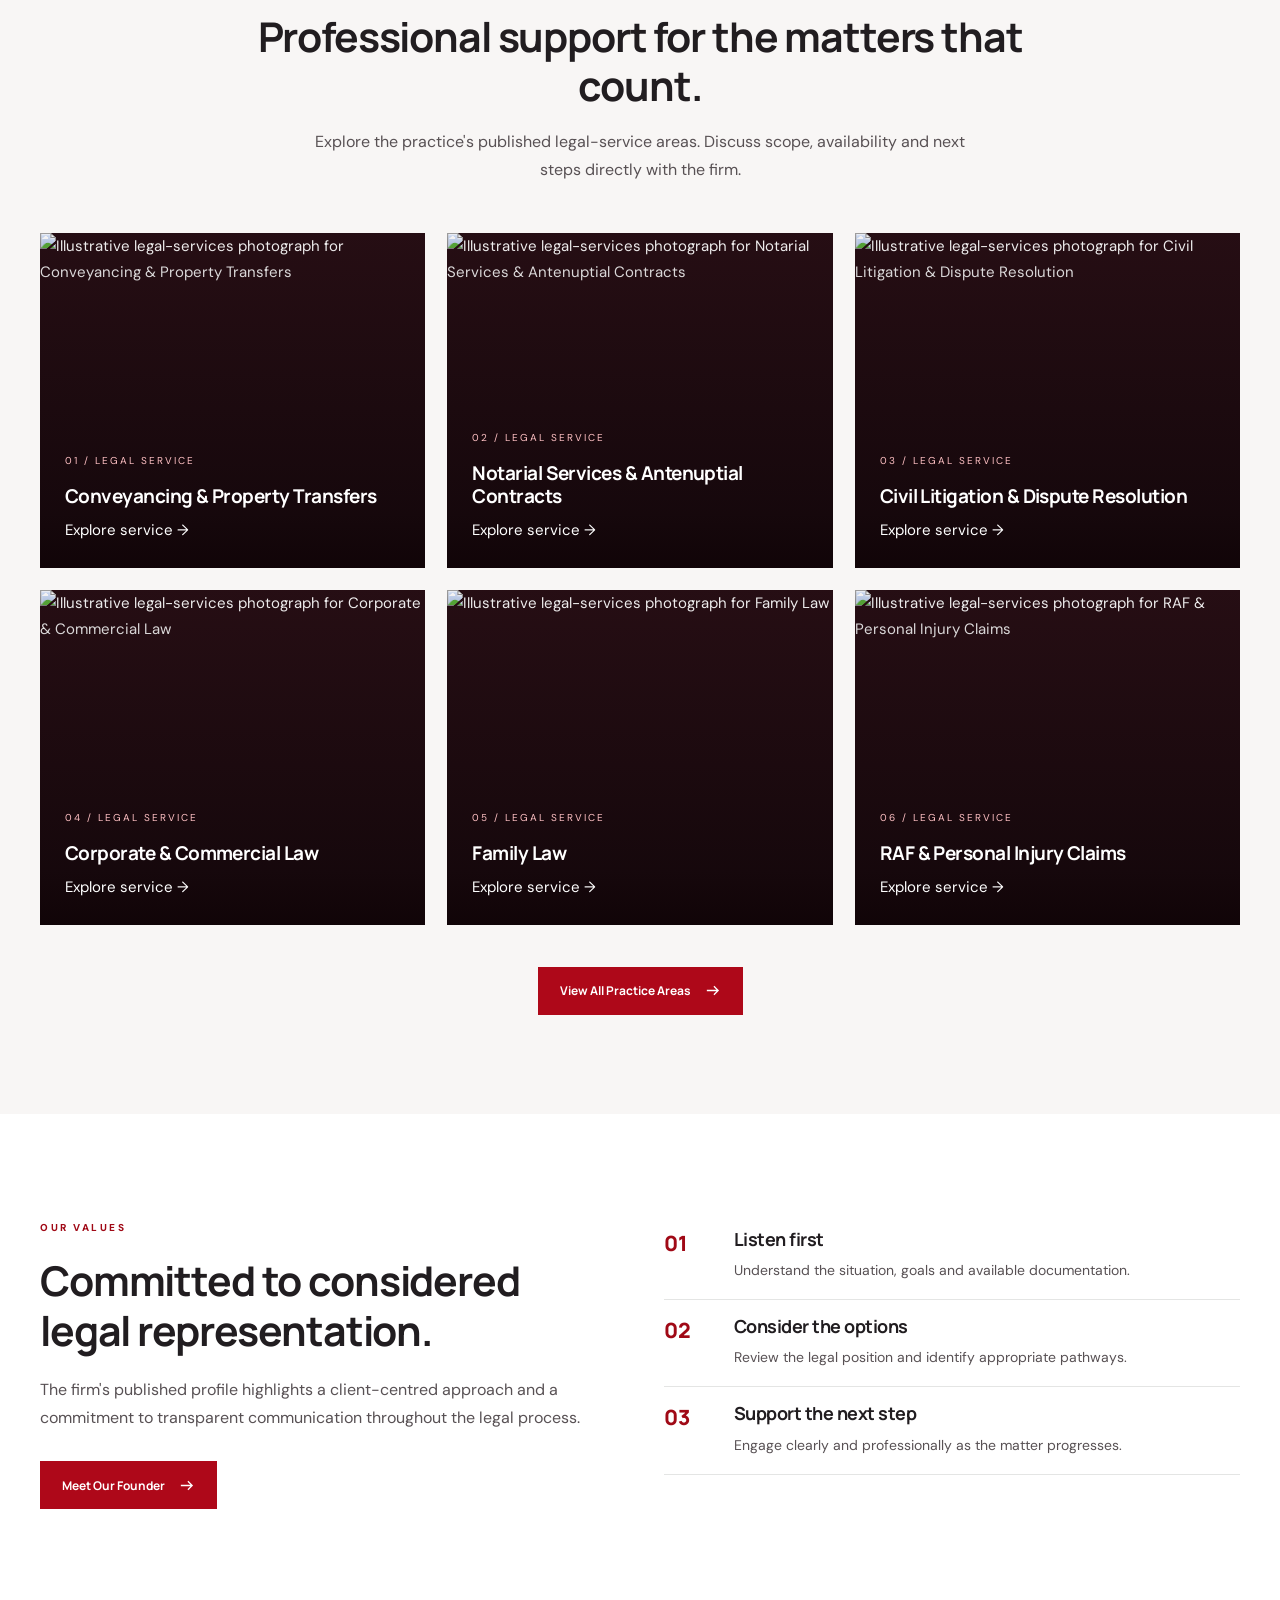
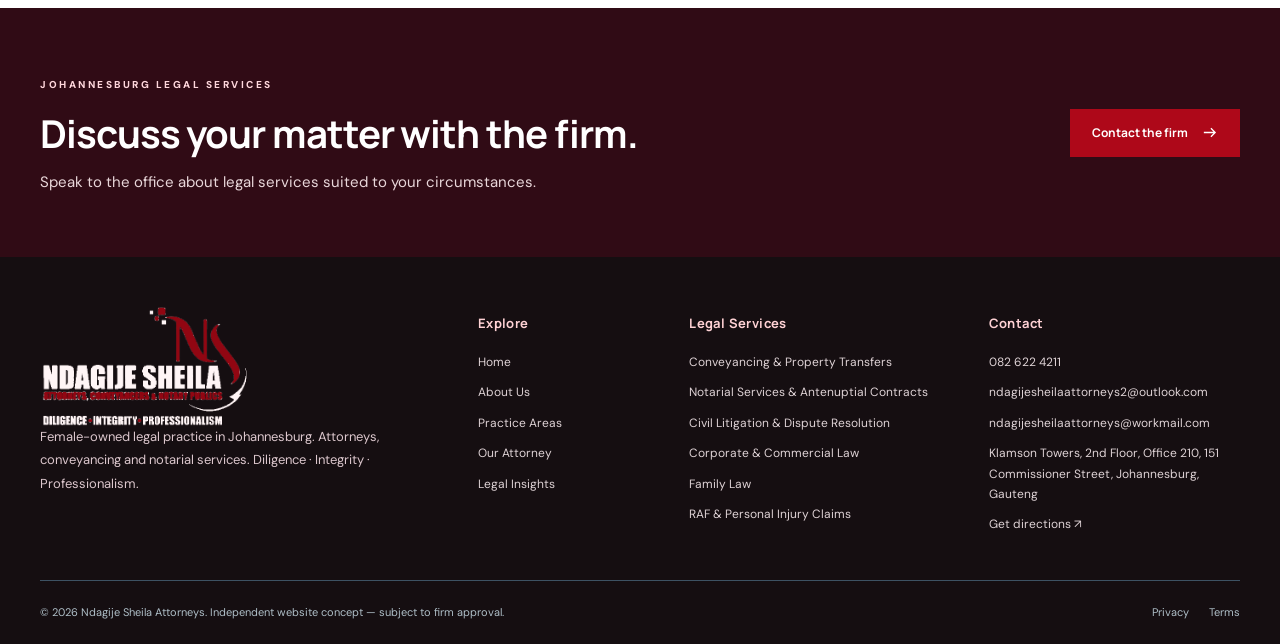
==== commit 0d0e1e87: "Fix attorney portrait cropping on Home page" ====
--- a/index.html
+++ b/index.html
@@ -1,4 +1,4 @@
 <!doctype html><html lang="en-ZA"><head><meta charset="utf-8"><meta name="viewport" content="width=device-width, initial-scale=1"><title>Ndagije Sheila Attorneys | Johannesburg Attorneys, Conveyancers &amp; Notaries</title><meta name="description" content="Female-owned law firm in Johannesburg offering conveyancing, notarial services, litigation, corporate and commercial law, estate matters and more."><meta name="robots" content="noindex, nofollow"><link rel="canonical" href="https://ndagije-sheila-attorneys.vercel.app/"><meta property="og:type" content="website"><meta property="og:locale" content="en_ZA"><meta property="og:site_name" content="Ndagije Sheila Attorneys, Conveyancers and Notary Publics"><meta property="og:title" content="Ndagije Sheila Attorneys | Johannesburg Attorneys, Conveyancers &amp; Notaries"><meta property="og:description" content="Female-owned law firm in Johannesburg offering conveyancing, notarial services, litigation, corporate and commercial law, estate matters and more."><meta property="og:url" content="https://ndagije-sheila-attorneys.vercel.app/"><meta property="og:image" content="https://ndagije-sheila-attorneys.vercel.app/assets/ndagije-share-preview.jpg"><meta property="og:image:secure_url" content="https://ndagije-sheila-attorneys.vercel.app/assets/ndagije-share-preview.jpg"><meta property="og:image:type" content="image/jpeg"><meta property="og:image:width" content="1200"><meta property="og:image:height" content="630"><meta property="og:image:alt" content="Ndagije Sheila Attorneys firm logo alongside the founder's portrait"><meta name="twitter:card" content="summary_large_image"><meta name="twitter:title" content="Ndagije Sheila Attorneys | Johannesburg Attorneys, Conveyancers &amp; Notaries"><meta name="twitter:description" content="Female-owned law firm in Johannesburg offering conveyancing, notarial services, litigation, corporate and commercial law, estate matters and more."><meta name="twitter:image" content="https://ndagije-sheila-attorneys.vercel.app/assets/ndagije-share-preview.jpg"><link rel="icon" href="/assets/favicon.png" type="image/png"><link rel="preconnect" href="https://fonts.googleapis.com"><link rel="preconnect" href="https://fonts.gstatic.com" crossorigin><link rel="stylesheet" href="/assets/site.css"><script type="application/ld+json">{"@context": "https://schema.org", "@type": "LegalService", "name": "Ndagije Sheila Attorneys, Conveyancers and Notary Publics", "url": "https://ndagije-sheila-attorneys.vercel.app", "email": "ndagijesheilaattorneys2@outlook.com", "telephone": "+27826224211", "image": "https://ndagije-sheila-attorneys.vercel.app/assets/ndagije-share-preview.jpg", "logo": "https://ndagije-sheila-attorneys.vercel.app/assets/logo-header-transparent.png", "address": {"@type": "PostalAddress", "streetAddress": "Klamson Towers, 2nd Floor, Office 210, 151 Commissioner Street", "addressLocality": "Johannesburg", "addressRegion": "Gauteng", "addressCountry": "ZA"}, "areaServed": "Johannesburg, Gauteng, South Africa", "description": "Female-owned law firm in Johannesburg offering conveyancing, notarial services, litigation, corporate and commercial law, estate matters and more."}</script></head><body><a class="skip-link" href="#main">Skip to content</a><div class="topbar"><div class="container topbar-inner"><span>Johannesburg · Gauteng, South Africa</span><div class="topbar-links"><a href="mailto:ndagijesheilaattorneys2@outlook.com">ndagijesheilaattorneys2@outlook.com</a><a href="tel:+27826224211">082 622 4211</a></div></div></div><header class="nav-shell"><div class="container nav-inner"><a href="/" class="brand" aria-label="Ndagije Sheila Attorneys homepage"><img src="/assets/logo-header-transparent.png" width="990" height="644" alt="Ndagije Sheila Attorneys official logo"></a><nav class="nav-links" aria-label="Primary navigation"><a href="/" class="nav-link active" aria-current="page">Home</a><a href="/about/" class="nav-link" >About Us</a><a href="/practice-areas/" class="nav-link" >Practice Areas</a><a href="/our-attorney/" class="nav-link" >Our Attorney</a><a href="/insights/" class="nav-link" >Insights</a><a href="/contact/" class="nav-link" >Contact</a></nav><a class="btn btn-gold nav-cta" href="/contact/">Request a Consultation <svg aria-hidden="true" width="17" height="17" viewBox="0 0 24 24" fill="none" stroke="currentColor" stroke-width="1.8"><path d="M4 12h16m-6-6 6 6-6 6"/></svg></a><button type="button" class="menu-open" aria-controls="mobile-panel" aria-expanded="false" aria-label="Open navigation" data-mobile-open>☰</button></div></header><div class="mobile-backdrop" id="mobile-backdrop"></div><nav class="mobile-panel" aria-label="Mobile navigation" aria-hidden="true" id="mobile-panel" inert><div class="mobile-head"><img alt="Ndagije Sheila Attorneys" src="/assets/logo-header-transparent.png"><button type="button" aria-label="Close navigation" data-mobile-close>×</button></div><div class="mobile-links"><a href="/" aria-current="page">Home</a><a href="/about/" >About Us</a><a href="/practice-areas/" >Practice Areas</a><a href="/our-attorney/" >Our Attorney</a><a href="/insights/" >Insights</a><a href="/contact/" >Contact</a></div><a class="btn btn-gold" href="/contact/">Get in touch <svg aria-hidden="true" width="17" height="17" viewBox="0 0 24 24" fill="none" stroke="currentColor" stroke-width="1.8"><path d="M4 12h16m-6-6 6 6-6 6"/></svg></a></nav><main id="main"><section class="hero"><div class="hero-inner"><div class="hero-copy"><span class="eyebrow eyebrow-light">JOHANNESBURG · GAUTENG · SOUTH AFRICA</span><h1>Diligence. Integrity. <em>Professionalism.</em></h1><p>A female-owned legal practice supporting individuals, families and businesses through civil and commercial matters, property transfers and notarial services.</p><div class="hero-actions"><a class="btn btn-gold" href="/contact/">Request a Consultation <svg aria-hidden="true" width="17" height="17" viewBox="0 0 24 24" fill="none" stroke="currentColor" stroke-width="1.8"><path d="M4 12h16m-6-6 6 6-6 6"/></svg></a><a class="btn btn-outline" href="/practice-areas/">Explore Practice Areas <svg aria-hidden="true" width="17" height="17" viewBox="0 0 24 24" fill="none" stroke="currentColor" stroke-width="1.8"><path d="M4 12h16m-6-6 6 6-6 6"/></svg></a></div></div></div><div class="hero-bottom"><div class="container hero-bottom-inner"><div class="hero-notes"><span>Female-owned legal practice</span><span>Conveyancing &amp; Notarial Work</span><span>Johannesburg</span></div><span class="scroll-cue">SCROLL TO DISCOVER ↓</span></div></div></section>
-<section class="section"><div class="container intro-grid"><div class="intro-picture"><img src="/assets/sheila-full-length.jpg" loading="lazy" decoding="async" alt="Portrait supplied for founder Sheila Ndagije standing in professional attire" class="" ><div class="picture-stamp"><small>OUR APPROACH</small><strong>Care.</strong><span>Clear communication &amp; personal attention</span></div></div><div class="intro-copy"><span class="eyebrow">WELCOME TO THE FIRM</span><h2>Ndagije Sheila Attorneys.</h2><div class="accent-line"></div><h3>Conveyancers, Notaries &amp; Attorneys in Johannesburg</h3><p>A female-owned practice offering legal assistance across property, corporate and commercial law, family matters, litigation and estate administration.</p><p>The firm emphasises tailored legal solutions, practical advice and open communication. Each matter begins with an understanding of the client's circumstances and objectives.</p><blockquote>“Diligence · Integrity · Professionalism”</blockquote><a class="btn btn-gold" href="/about/">Discover Our Practice <svg aria-hidden="true" width="17" height="17" viewBox="0 0 24 24" fill="none" stroke="currentColor" stroke-width="1.8"><path d="M4 12h16m-6-6 6 6-6 6"/></svg></a></div></div></section>
+<section class="section"><div class="container intro-grid"><div class="intro-picture home-attorney-picture"><img src="/assets/sheila-full-length.jpg" loading="lazy" decoding="async" alt="Portrait supplied for founder Sheila Ndagije standing in professional attire" class="" ><div class="picture-stamp"><small>OUR APPROACH</small><strong>Care.</strong><span>Clear communication &amp; personal attention</span></div></div><div class="intro-copy"><span class="eyebrow">WELCOME TO THE FIRM</span><h2>Ndagije Sheila Attorneys.</h2><div class="accent-line"></div><h3>Conveyancers, Notaries &amp; Attorneys in Johannesburg</h3><p>A female-owned practice offering legal assistance across property, corporate and commercial law, family matters, litigation and estate administration.</p><p>The firm emphasises tailored legal solutions, practical advice and open communication. Each matter begins with an understanding of the client's circumstances and objectives.</p><blockquote>“Diligence · Integrity · Professionalism”</blockquote><a class="btn btn-gold" href="/about/">Discover Our Practice <svg aria-hidden="true" width="17" height="17" viewBox="0 0 24 24" fill="none" stroke="currentColor" stroke-width="1.8"><path d="M4 12h16m-6-6 6 6-6 6"/></svg></a></div></div></section>
 <section class="section cream"><div class="container"><div class="section-heading centered"><span class="eyebrow">LEGAL SERVICES</span><h2>Professional support for the matters that count.</h2><p>Explore the practice's published legal-service areas. Discuss scope, availability and next steps directly with the firm.</p></div><div class="practice-grid"><a class="practice-card" href="/practice-areas/#conveyancing"><img src="https://images.pexels.com/photos/8731032/pexels-photo-8731032.jpeg?auto=compress&amp;cs=tinysrgb&amp;w=1100" loading="lazy" decoding="async" alt="Illustrative legal-services photograph for Conveyancing &amp; Property Transfers"><span class="practice-shade"></span><span class="practice-card-text"><span class="card-number">01 / LEGAL SERVICE</span><h3>Conveyancing & Property Transfers</h3><span>Explore service →</span></span></a><a class="practice-card" href="/practice-areas/#notarial"><img src="https://images.pexels.com/photos/7841489/pexels-photo-7841489.jpeg?auto=compress&amp;cs=tinysrgb&amp;w=1100" loading="lazy" decoding="async" alt="Illustrative legal-services photograph for Notarial Services &amp; Antenuptial Contracts"><span class="practice-shade"></span><span class="practice-card-text"><span class="card-number">02 / LEGAL SERVICE</span><h3>Notarial Services & Antenuptial Contracts</h3><span>Explore service →</span></span></a><a class="practice-card" href="/practice-areas/#civil-litigation"><img src="https://images.pexels.com/photos/7875843/pexels-photo-7875843.jpeg?auto=compress&amp;cs=tinysrgb&amp;w=1100" loading="lazy" decoding="async" alt="Illustrative legal-services photograph for Civil Litigation &amp; Dispute Resolution"><span class="practice-shade"></span><span class="practice-card-text"><span class="card-number">03 / LEGAL SERVICE</span><h3>Civil Litigation & Dispute Resolution</h3><span>Explore service →</span></span></a><a class="practice-card" href="/practice-areas/#commercial"><img src="https://images.pexels.com/photos/8730757/pexels-photo-8730757.jpeg?auto=compress&amp;cs=tinysrgb&amp;w=1100" loading="lazy" decoding="async" alt="Illustrative legal-services photograph for Corporate &amp; Commercial Law"><span class="practice-shade"></span><span class="practice-card-text"><span class="card-number">04 / LEGAL SERVICE</span><h3>Corporate & Commercial Law</h3><span>Explore service →</span></span></a><a class="practice-card" href="/practice-areas/#family-law"><img src="https://images.pexels.com/photos/8276198/pexels-photo-8276198.jpeg?auto=compress&amp;cs=tinysrgb&amp;w=1100" loading="lazy" decoding="async" alt="Illustrative legal-services photograph for Family Law"><span class="practice-shade"></span><span class="practice-card-text"><span class="card-number">05 / LEGAL SERVICE</span><h3>Family Law</h3><span>Explore service →</span></span></a><a class="practice-card" href="/practice-areas/#raf-claims"><img src="https://images.pexels.com/photos/7841810/pexels-photo-7841810.jpeg?auto=compress&amp;cs=tinysrgb&amp;w=1100" loading="lazy" decoding="async" alt="Illustrative legal-services photograph for RAF &amp; Personal Injury Claims"><span class="practice-shade"></span><span class="practice-card-text"><span class="card-number">06 / LEGAL SERVICE</span><h3>RAF & Personal Injury Claims</h3><span>Explore service →</span></span></a></div><div class="center-action"><a class="btn btn-gold" href="/practice-areas/">View All Practice Areas <svg aria-hidden="true" width="17" height="17" viewBox="0 0 24 24" fill="none" stroke="currentColor" stroke-width="1.8"><path d="M4 12h16m-6-6 6 6-6 6"/></svg></a></div></div></section>
 <section class="section"><div class="container statement-grid"><div><span class="eyebrow">OUR VALUES</span><h2>Committed to considered legal representation.</h2><p>The firm's published profile highlights a client-centred approach and a commitment to transparent communication throughout the legal process.</p><a class="btn btn-gold" href="/our-attorney/">Meet Our Founder <svg aria-hidden="true" width="17" height="17" viewBox="0 0 24 24" fill="none" stroke="currentColor" stroke-width="1.8"><path d="M4 12h16m-6-6 6 6-6 6"/></svg></a></div><div class="steps"><div><span>01</span><h3>Listen first</h3><p>Understand the situation, goals and available documentation.</p></div><div><span>02</span><h3>Consider the options</h3><p>Review the legal position and identify appropriate pathways.</p></div><div><span>03</span><h3>Support the next step</h3><p>Engage clearly and professionally as the matter progresses.</p></div></div></div></section></main><section class="closing"><div class="container closing-inner"><div><span class="eyebrow eyebrow-light">JOHANNESBURG LEGAL SERVICES</span><h2>Discuss your matter with the firm.</h2><p>Speak to the office about legal services suited to your circumstances.</p></div><a href="/contact/" class="btn btn-gold">Contact the firm <svg aria-hidden="true" width="17" height="17" viewBox="0 0 24 24" fill="none" stroke="currentColor" stroke-width="1.8"><path d="M4 12h16m-6-6 6 6-6 6"/></svg></a></div></section><footer class="site-footer"><div class="container footer-grid"><div class="footer-about"><a href="/" class="footer-logo"><img src="/assets/logo-footer-transparent.png" width="990" height="644" alt="Ndagije Sheila Attorneys transparent footer logo"></a><p>Female-owned legal practice in Johannesburg. Attorneys, conveyancing and notarial services. Diligence · Integrity · Professionalism.</p></div><div class="footer-col"><h3>Explore</h3><a href="/">Home</a><a href="/about/">About Us</a><a href="/practice-areas/">Practice Areas</a><a href="/our-attorney/">Our Attorney</a><a href="/insights/">Legal Insights</a></div><div class="footer-col"><h3>Legal Services</h3><a href="/practice-areas/#conveyancing">Conveyancing &amp; Property Transfers</a><a href="/practice-areas/#notarial">Notarial Services &amp; Antenuptial Contracts</a><a href="/practice-areas/#civil-litigation">Civil Litigation &amp; Dispute Resolution</a><a href="/practice-areas/#commercial">Corporate &amp; Commercial Law</a><a href="/practice-areas/#family-law">Family Law</a><a href="/practice-areas/#raf-claims">RAF &amp; Personal Injury Claims</a></div><div class="footer-col"><h3>Contact</h3><a href="tel:+27826224211">082 622 4211</a><a href="mailto:ndagijesheilaattorneys2@outlook.com">ndagijesheilaattorneys2@outlook.com</a><a href="mailto:ndagijesheilaattorneys@workmail.com">ndagijesheilaattorneys@workmail.com</a><address>Klamson Towers, 2nd Floor, Office 210, 151 Commissioner Street, Johannesburg, Gauteng</address><a href="https://www.google.com/maps/search/?api=1&query=Klamson%20Towers%20151%20Commissioner%20Street%20Johannesburg%20South%20Africa" target="_blank" rel="noopener">Get directions ↗</a></div></div><div class="container footer-bottom"><span>© 2026 Ndagije Sheila Attorneys. Independent website concept — subject to firm approval.</span><div><a href="/privacy/">Privacy</a><a href="/terms/">Terms</a></div></div></footer><a class="floating-whatsapp" href="https://wa.me/27826224211?text=Good%20day%2C%20I%20would%20like%20to%20enquire%20about%20legal%20services%20at%20Ndagije%20Sheila%20Attorneys." target="_blank" rel="noopener noreferrer" title="WhatsApp enquiry" aria-label="Chat with Ndagije Sheila Attorneys on WhatsApp"><svg xmlns="http://www.w3.org/2000/svg" width="29" height="29" viewBox="0 0 24 24" aria-hidden="true" focusable="false"><path fill="currentColor" d="M17.472 14.382c-.297-.149-1.758-.867-2.03-.966-.273-.099-.471-.148-.67.15-.198.297-.767.966-.94 1.164-.173.198-.347.223-.644.075-.297-.149-1.255-.463-2.39-1.475-.883-.788-1.48-1.761-1.653-2.058-.173-.297-.018-.458.13-.606.134-.133.297-.347.446-.52.149-.174.198-.298.297-.496.1-.198.05-.371-.025-.52-.075-.148-.669-1.611-.916-2.206-.242-.579-.487-.5-.669-.51-.173-.008-.372-.01-.57-.01-.198 0-.52.074-.792.372s-1.04 1.015-1.04 2.479 1.065 2.876 1.213 3.074c.149.198 2.095 3.2 5.077 4.487.709.306 1.262.488 1.694.625.712.227 1.36.195 1.872.118.571-.085 1.758-.719 2.006-1.413.248-.694.248-1.289.173-1.413-.074-.124-.272-.198-.57-.347zM12.004 0C5.378 0 0 5.378 0 12.004c0 2.118.55 4.18 1.597 5.995L0 24l6.168-1.618A11.957 11.957 0 0 0 12.004 24C18.63 24 24 18.622 24 12.004S18.63 0 12.004 0zm0 21.794a9.742 9.742 0 0 1-4.964-1.36l-.356-.211-3.684.966.983-3.593-.232-.37a9.77 9.77 0 0 1-1.496-5.222c0-5.395 4.39-9.786 9.786-9.786 5.395 0 9.786 4.39 9.786 9.786 0 5.395-4.39 9.786-9.786 9.786z"/></svg></a><button type="button" class="scroll-top" aria-label="Back to top">↑</button><script src="/assets/site.js" defer></script></body></html>
--- a/assets/site.css
+++ b/assets/site.css
@@ -24,3 +24,6 @@
 
 /* Ndagije Sheila: precise red/black identity sampled from client logo. */
 .site-footer{background:#150e11}.closing{background:#300b15}.topbar{background:#130c10}.nav-link:hover,.nav-link.active{color:#a00916}.hero h1 em{color:#ffced1}.btn-gold{background:#ae0819;border-color:#ae0819;color:white}.btn-gold:hover{background:#7b0610;border-color:#7b0610}.eyebrow{color:#a00916}.eyebrow-light{color:#ffd7dc}.practice-shade{background:linear-gradient(180deg,rgba(37,8,13,.04),rgba(20,7,11,.89) 84%,rgba(16,4,7,.97))}.page-hero{background:radial-gradient(circle at 81% 10%,rgba(147,20,35,.25),transparent 42%),linear-gradient(120deg,#100b0d,#421621)}.picture-stamp{background:#2c0f16}.nav-shell{border-bottom-color:#f0e1e3}.floating-whatsapp svg{fill:currentColor}.brand img{width:260px;height:87px}.mobile-head img{width:215px;height:76px}.footer-logo img{width:258px;height:137px;object-fit:contain}.hero::before{background-image:linear-gradient(90deg,rgba(18,7,12,.98) 0%,rgba(27,10,16,.94) 29%,rgba(33,12,17,.65) 57%,rgba(24,5,12,.19) 100%),url('/assets/ndagije-hero-justice.webp')}.hero::after{background:linear-gradient(0deg,rgba(14,5,9,.42),transparent 35%)}.profile-facts strong{color:#41131a}.notice-banner{border-left:3px solid #a00916;background:#fbf4f5;padding:18px 23px;font-size:12px;color:#534449}.two-links{display:flex;gap:15px;flex-wrap:wrap}.two-links a{overflow-wrap:anywhere}.article-card:hover{border-color:#cf8790} @media(max-width:600px){.brand img{width:207px;height:71px}.hero::before{background-image:linear-gradient(90deg,rgba(16,7,11,.94),rgba(25,6,13,.78)),url('/assets/ndagije-hero-justice.webp');background-position:63% center}.hero h1{font-size:clamp(36px,9.3vw,54px)}}
+
+/* Home portrait: show the full head; crop the lower part instead. Scoped to Home only. */
+.home-attorney-picture > img { object-position: center top; }
